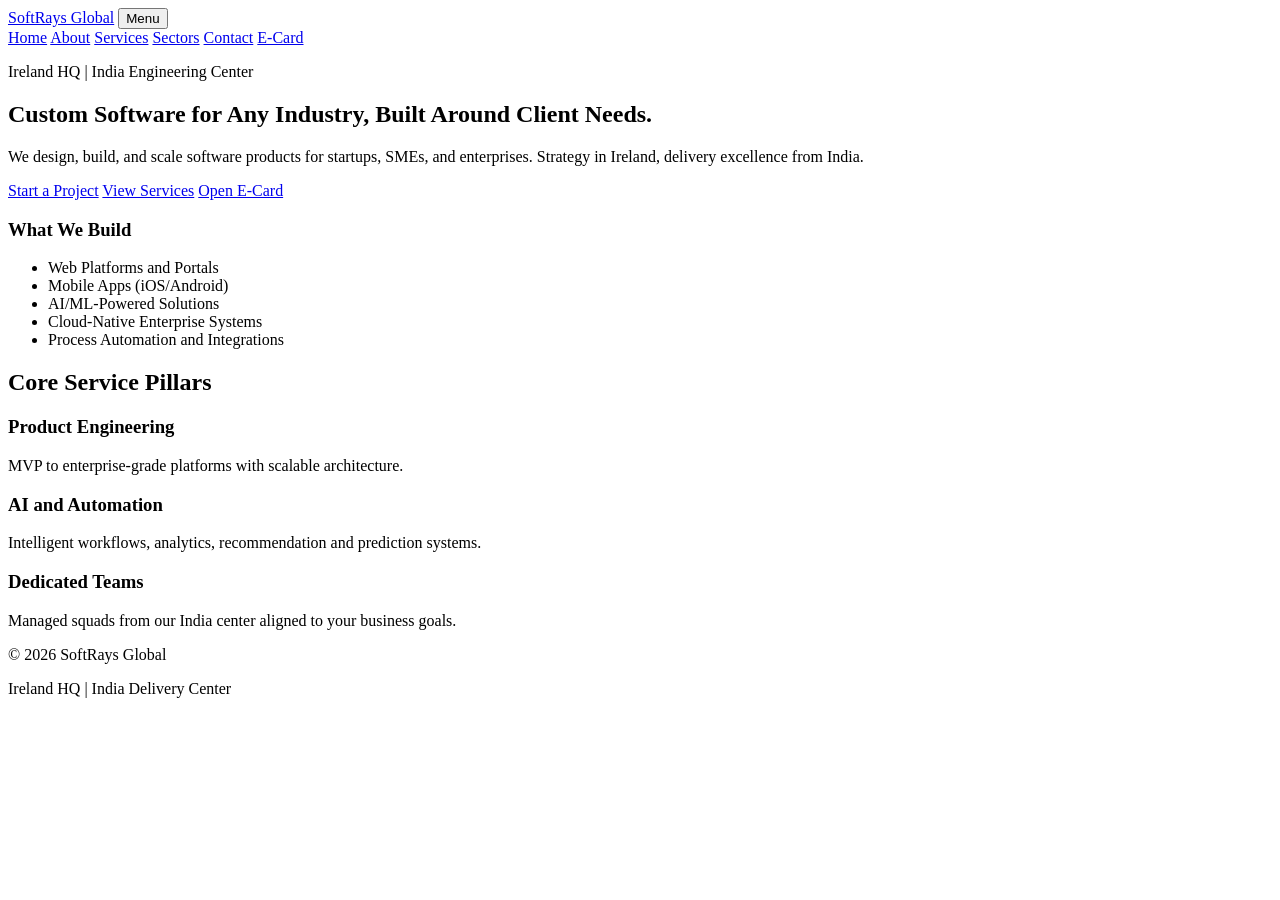
==== index.html @ df7fe2b8 "Add E-Card link to main navigation across all pages" ====
<!DOCTYPE html>
<html lang="en">
  <head>
    <meta charset="UTF-8" />
    <meta name="viewport" content="width=device-width, initial-scale=1.0" />
    <title>SoftRays Global | Software Built for Every Sector</title>
    <link rel="preconnect" href="https://fonts.googleapis.com" />
    <link rel="preconnect" href="https://fonts.gstatic.com" crossorigin />
    <link href="https://fonts.googleapis.com/css2?family=Space+Grotesk:wght@400;500;700&family=Manrope:wght@400;500;600&display=swap" rel="stylesheet" />
    <link rel="stylesheet" href="assets/css/styles.css" />
  </head>
  <body>
    <header class="site-header">
      <div class="container nav-wrap">
        <a class="brand" href="index.html">SoftRays Global</a>
        <button class="menu-toggle" aria-label="Toggle navigation">Menu</button>
        <nav class="site-nav">
          <a href="index.html" class="active">Home</a>
          <a href="pages/about.html">About</a>
          <a href="pages/services.html">Services</a>
          <a href="pages/sectors.html">Sectors</a>
          <a href="pages/contact.html">Contact</a>
          <a href="pages/ecard.html">E-Card</a>
        </nav>
      </div>
    </header>

    <main>
      <section class="hero">
        <div class="container hero-grid">
          <div>
            <p class="kicker">Ireland HQ | India Engineering Center</p>
            <h1>Custom Software for Any Industry, Built Around Client Needs.</h1>
            <p class="lead">
              We design, build, and scale software products for startups, SMEs, and enterprises.
              Strategy in Ireland, delivery excellence from India.
            </p>
            <div class="cta-row">
              <a class="btn" href="pages/contact.html">Start a Project</a>
              <a class="btn btn-light" href="pages/services.html">View Services</a>
              <a class="btn btn-light" href="pages/ecard.html">Open E-Card</a>
            </div>
          </div>
          <div class="hero-card">
            <h3>What We Build</h3>
            <ul>
              <li>Web Platforms and Portals</li>
              <li>Mobile Apps (iOS/Android)</li>
              <li>AI/ML-Powered Solutions</li>
              <li>Cloud-Native Enterprise Systems</li>
              <li>Process Automation and Integrations</li>
            </ul>
          </div>
        </div>
      </section>

      <section class="section">
        <div class="container">
          <h2>Core Service Pillars</h2>
          <div class="cards">
            <article class="card">
              <h3>Product Engineering</h3>
              <p>MVP to enterprise-grade platforms with scalable architecture.</p>
            </article>
            <article class="card">
              <h3>AI and Automation</h3>
              <p>Intelligent workflows, analytics, recommendation and prediction systems.</p>
            </article>
            <article class="card">
              <h3>Dedicated Teams</h3>
              <p>Managed squads from our India center aligned to your business goals.</p>
            </article>
          </div>
        </div>
      </section>
    </main>

    <footer class="site-footer">
      <div class="container footer-grid">
        <p>© 2026 SoftRays Global</p>
        <p>Ireland HQ | India Delivery Center</p>
      </div>
    </footer>

    <script src="assets/js/main.js"></script>
  </body>
</html>
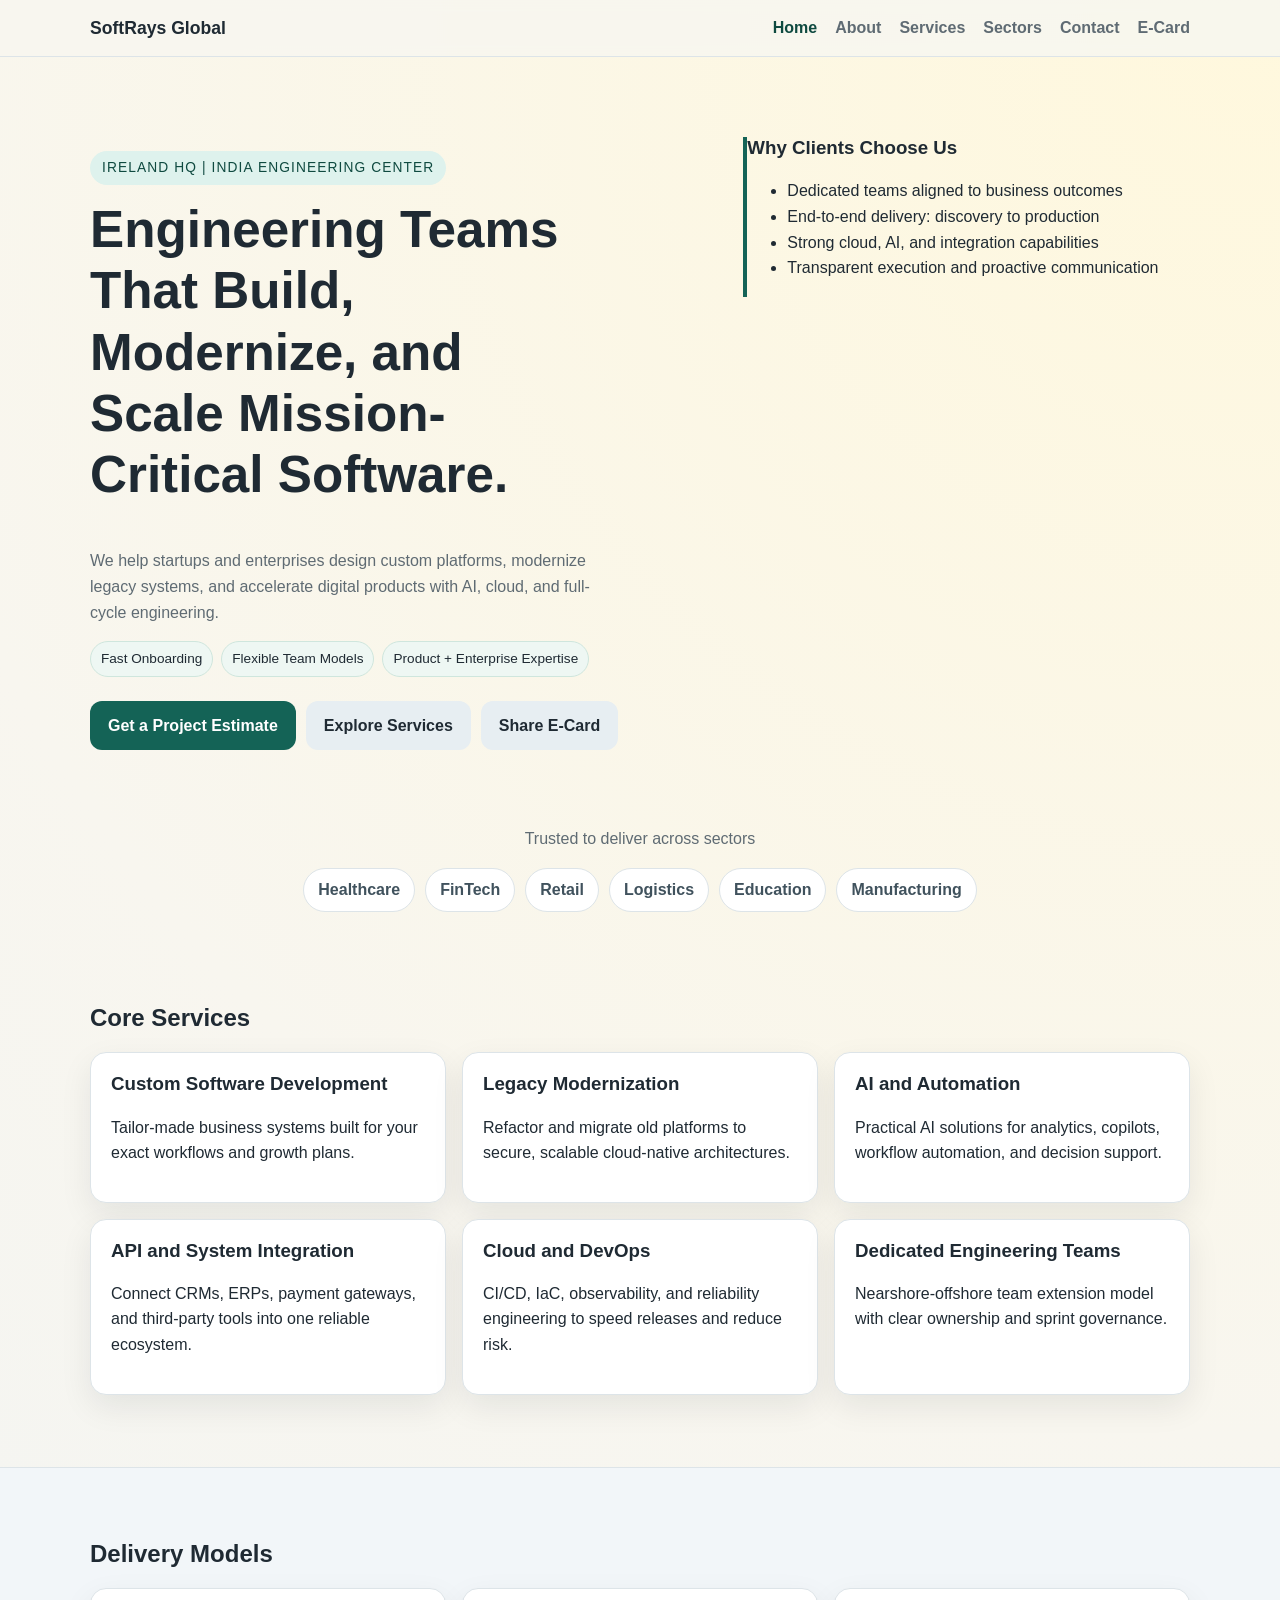
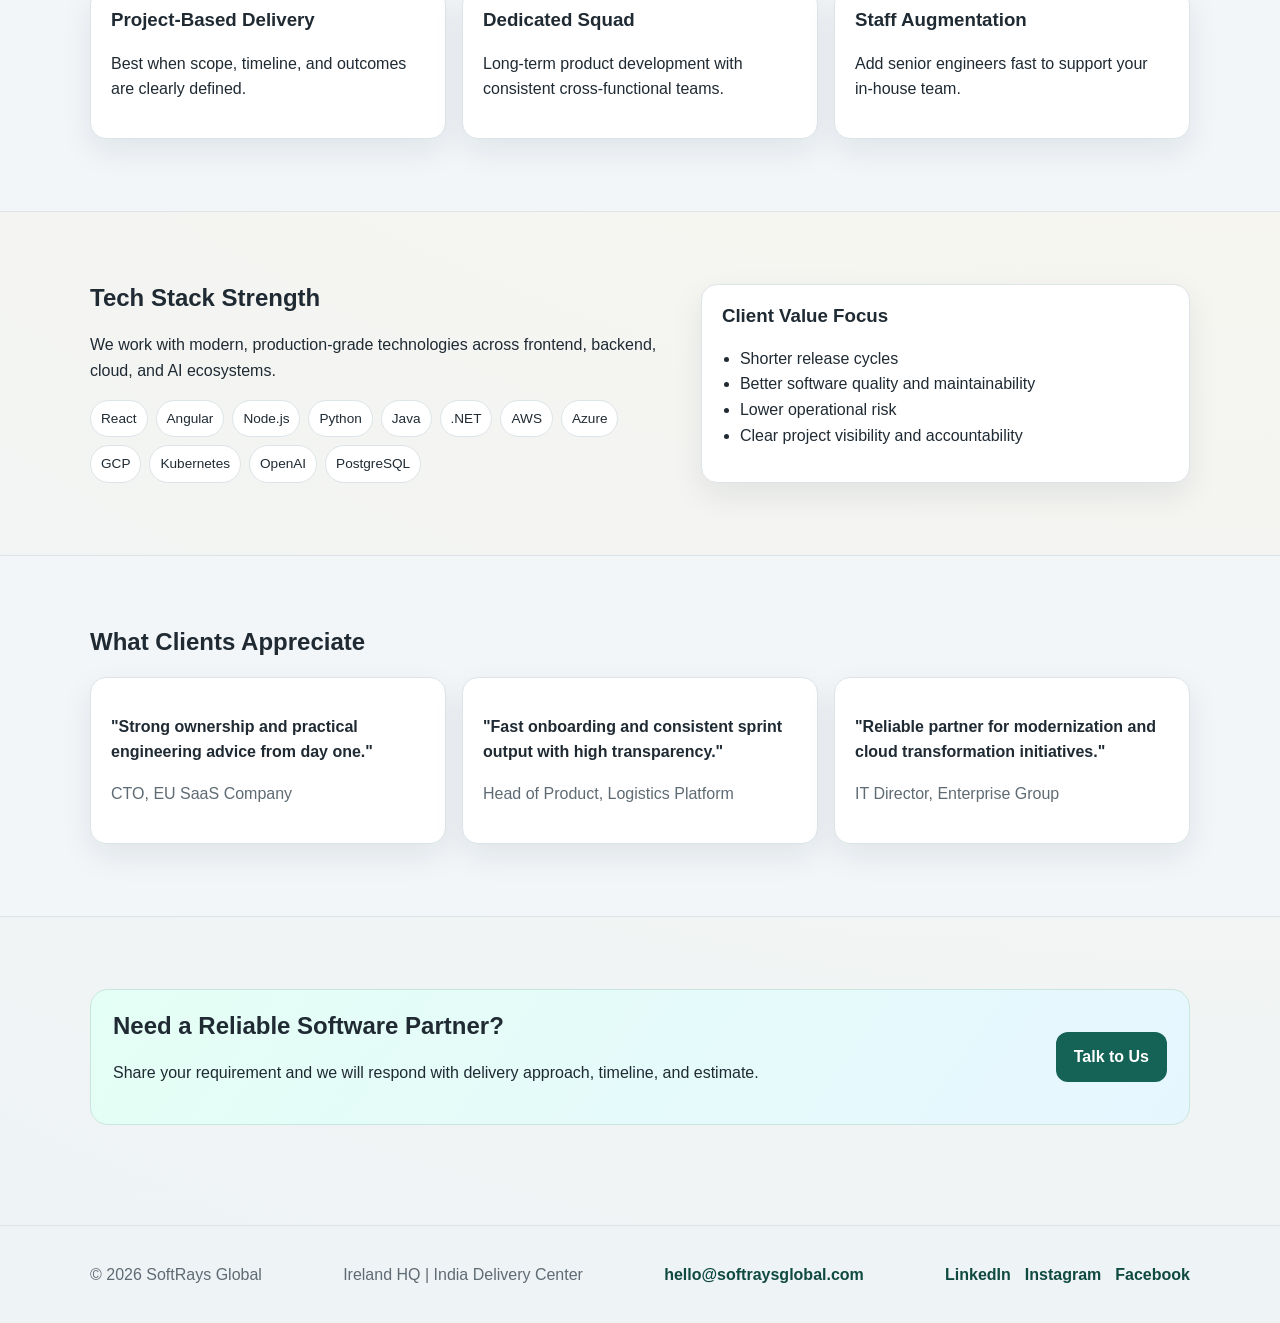
==== commit d5bb8788: "Redesign homepage with premium service-company layout" ====
--- a/index.html
+++ b/index.html
@@ -3,7 +3,7 @@
   <head>
     <meta charset="UTF-8" />
     <meta name="viewport" content="width=device-width, initial-scale=1.0" />
-    <title>SoftRays Global | Software Built for Every Sector</title>
+    <title>SoftRays Global | Custom Software Development Partner</title>
     <link rel="preconnect" href="https://fonts.googleapis.com" />
     <link rel="preconnect" href="https://fonts.gstatic.com" crossorigin />
     <link href="https://fonts.googleapis.com/css2?family=Space+Grotesk:wght@400;500;700&family=Manrope:wght@400;500;600&display=swap" rel="stylesheet" />
@@ -26,51 +26,115 @@
     </header>
 
     <main>
-      <section class="hero">
+      <section class="hero hero-pro">
         <div class="container hero-grid">
           <div>
             <p class="kicker">Ireland HQ | India Engineering Center</p>
-            <h1>Custom Software for Any Industry, Built Around Client Needs.</h1>
+            <h1>Engineering Teams That Build, Modernize, and Scale Mission-Critical Software.</h1>
             <p class="lead">
-              We design, build, and scale software products for startups, SMEs, and enterprises.
-              Strategy in Ireland, delivery excellence from India.
+              We help startups and enterprises design custom platforms, modernize legacy systems, and accelerate digital products with AI, cloud, and full-cycle engineering.
             </p>
+            <div class="hero-metrics">
+              <span>Fast Onboarding</span>
+              <span>Flexible Team Models</span>
+              <span>Product + Enterprise Expertise</span>
+            </div>
             <div class="cta-row">
-              <a class="btn" href="pages/contact.html">Start a Project</a>
-              <a class="btn btn-light" href="pages/services.html">View Services</a>
-              <a class="btn btn-light" href="pages/ecard.html">Open E-Card</a>
+              <a class="btn" href="pages/contact.html">Get a Project Estimate</a>
+              <a class="btn btn-light" href="pages/services.html">Explore Services</a>
+              <a class="btn btn-light" href="pages/ecard.html">Share E-Card</a>
             </div>
           </div>
-          <div class="hero-card">
-            <h3>What We Build</h3>
+          <aside class="hero-card proof-card">
+            <h3>Why Clients Choose Us</h3>
             <ul>
-              <li>Web Platforms and Portals</li>
-              <li>Mobile Apps (iOS/Android)</li>
-              <li>AI/ML-Powered Solutions</li>
-              <li>Cloud-Native Enterprise Systems</li>
-              <li>Process Automation and Integrations</li>
+              <li>Dedicated teams aligned to business outcomes</li>
+              <li>End-to-end delivery: discovery to production</li>
+              <li>Strong cloud, AI, and integration capabilities</li>
+              <li>Transparent execution and proactive communication</li>
             </ul>
+          </aside>
+        </div>
+      </section>
+
+      <section class="section trust-strip">
+        <div class="container">
+          <p class="muted-center">Trusted to deliver across sectors</p>
+          <div class="logo-pill-row">
+            <span>Healthcare</span>
+            <span>FinTech</span>
+            <span>Retail</span>
+            <span>Logistics</span>
+            <span>Education</span>
+            <span>Manufacturing</span>
           </div>
         </div>
       </section>
 
       <section class="section">
         <div class="container">
-          <h2>Core Service Pillars</h2>
+          <h2>Core Services</h2>
           <div class="cards">
-            <article class="card">
-              <h3>Product Engineering</h3>
-              <p>MVP to enterprise-grade platforms with scalable architecture.</p>
-            </article>
-            <article class="card">
-              <h3>AI and Automation</h3>
-              <p>Intelligent workflows, analytics, recommendation and prediction systems.</p>
-            </article>
-            <article class="card">
-              <h3>Dedicated Teams</h3>
-              <p>Managed squads from our India center aligned to your business goals.</p>
-            </article>
+            <article class="card"><h3>Custom Software Development</h3><p>Tailor-made business systems built for your exact workflows and growth plans.</p></article>
+            <article class="card"><h3>Legacy Modernization</h3><p>Refactor and migrate old platforms to secure, scalable cloud-native architectures.</p></article>
+            <article class="card"><h3>AI and Automation</h3><p>Practical AI solutions for analytics, copilots, workflow automation, and decision support.</p></article>
+            <article class="card"><h3>API and System Integration</h3><p>Connect CRMs, ERPs, payment gateways, and third-party tools into one reliable ecosystem.</p></article>
+            <article class="card"><h3>Cloud and DevOps</h3><p>CI/CD, IaC, observability, and reliability engineering to speed releases and reduce risk.</p></article>
+            <article class="card"><h3>Dedicated Engineering Teams</h3><p>Nearshore-offshore team extension model with clear ownership and sprint governance.</p></article>
           </div>
+        </div>
+      </section>
+
+      <section class="section section-alt">
+        <div class="container">
+          <h2>Delivery Models</h2>
+          <div class="model-grid">
+            <article class="card"><h3>Project-Based Delivery</h3><p>Best when scope, timeline, and outcomes are clearly defined.</p></article>
+            <article class="card"><h3>Dedicated Squad</h3><p>Long-term product development with consistent cross-functional teams.</p></article>
+            <article class="card"><h3>Staff Augmentation</h3><p>Add senior engineers fast to support your in-house team.</p></article>
+          </div>
+        </div>
+      </section>
+
+      <section class="section">
+        <div class="container split">
+          <div>
+            <h2>Tech Stack Strength</h2>
+            <p>We work with modern, production-grade technologies across frontend, backend, cloud, and AI ecosystems.</p>
+            <div class="chip-row">
+              <span>React</span><span>Angular</span><span>Node.js</span><span>Python</span><span>Java</span><span>.NET</span><span>AWS</span><span>Azure</span><span>GCP</span><span>Kubernetes</span><span>OpenAI</span><span>PostgreSQL</span>
+            </div>
+          </div>
+          <div class="card">
+            <h3>Client Value Focus</h3>
+            <ul>
+              <li>Shorter release cycles</li>
+              <li>Better software quality and maintainability</li>
+              <li>Lower operational risk</li>
+              <li>Clear project visibility and accountability</li>
+            </ul>
+          </div>
+        </div>
+      </section>
+
+      <section class="section section-alt">
+        <div class="container">
+          <h2>What Clients Appreciate</h2>
+          <div class="cards">
+            <article class="card quote"><p>"Strong ownership and practical engineering advice from day one."</p><p class="muted">CTO, EU SaaS Company</p></article>
+            <article class="card quote"><p>"Fast onboarding and consistent sprint output with high transparency."</p><p class="muted">Head of Product, Logistics Platform</p></article>
+            <article class="card quote"><p>"Reliable partner for modernization and cloud transformation initiatives."</p><p class="muted">IT Director, Enterprise Group</p></article>
+          </div>
+        </div>
+      </section>
+
+      <section class="section">
+        <div class="container cta-band">
+          <div>
+            <h2>Need a Reliable Software Partner?</h2>
+            <p>Share your requirement and we will respond with delivery approach, timeline, and estimate.</p>
+          </div>
+          <a class="btn" href="pages/contact.html">Talk to Us</a>
         </div>
       </section>
     </main>
@@ -79,6 +143,14 @@
       <div class="container footer-grid">
         <p>© 2026 SoftRays Global</p>
         <p>Ireland HQ | India Delivery Center</p>
+        <p class="footer-links">
+          <a href="mailto:hello@softraysglobal.com">hello@softraysglobal.com</a>
+        </p>
+        <p class="social-links">
+          <a href="https://www.linkedin.com/company/softrays-global/" target="_blank" rel="noopener noreferrer">LinkedIn</a>
+          <a href="https://www.instagram.com/softraysglobal/" target="_blank" rel="noopener noreferrer">Instagram</a>
+          <a href="https://www.facebook.com/softraysglobal/" target="_blank" rel="noopener noreferrer">Facebook</a>
+        </p>
       </div>
     </footer>
 
--- a/assets/css/styles.css
+++ b/assets/css/styles.css
@@ -0,0 +1,329 @@
+:root {
+  --bg: #f8f6ef;
+  --surface: #ffffff;
+  --ink: #1f2a33;
+  --muted: #5f6b73;
+  --brand: #146356;
+  --brand-strong: #0f4a40;
+  --accent: #f4b400;
+  --line: #dde4e8;
+  --radius: 16px;
+  --shadow: 0 12px 32px rgba(16, 29, 35, 0.08);
+}
+
+* { box-sizing: border-box; }
+html, body { margin: 0; padding: 0; }
+body {
+  font-family: "Manrope", sans-serif;
+  color: var(--ink);
+  background: radial-gradient(circle at top right, #fff8dd 0%, var(--bg) 45%, #eef3f6 100%);
+  line-height: 1.6;
+}
+
+h1, h2, h3 { font-family: "Space Grotesk", sans-serif; line-height: 1.2; margin-top: 0; }
+a { color: inherit; text-decoration: none; }
+
+.container { width: min(1100px, 92%); margin: 0 auto; }
+.section { padding: 72px 0; }
+
+.site-header {
+  position: sticky;
+  top: 0;
+  z-index: 10;
+  backdrop-filter: blur(6px);
+  background: rgba(248, 246, 239, 0.88);
+  border-bottom: 1px solid var(--line);
+}
+
+.nav-wrap {
+  display: flex;
+  align-items: center;
+  justify-content: space-between;
+  padding: 14px 0;
+}
+
+.brand { font-family: "Space Grotesk", sans-serif; font-weight: 700; font-size: 1.1rem; }
+.site-nav { display: flex; gap: 18px; }
+.site-nav a { color: var(--muted); font-weight: 600; }
+.site-nav a.active, .site-nav a:hover { color: var(--brand-strong); }
+
+.menu-toggle {
+  display: none;
+  border: 1px solid var(--line);
+  border-radius: 999px;
+  padding: 8px 14px;
+  background: var(--surface);
+}
+
+.hero { padding: 80px 0 56px; }
+.hero-grid {
+  display: grid;
+  gap: 28px;
+  grid-template-columns: 1.4fr 1fr;
+  align-items: start;
+}
+
+.kicker {
+  display: inline-block;
+  font-size: 0.86rem;
+  text-transform: uppercase;
+  letter-spacing: 0.08em;
+  color: var(--brand-strong);
+  background: #def2ed;
+  border-radius: 999px;
+  padding: 6px 12px;
+}
+
+.lead { color: var(--muted); max-width: 60ch; }
+.cta-row { margin-top: 24px; display: flex; gap: 10px; flex-wrap: wrap; }
+
+.btn {
+  display: inline-block;
+  background: var(--brand);
+  color: #fff;
+  border-radius: 12px;
+  padding: 12px 18px;
+  font-weight: 700;
+  border: 0;
+  cursor: pointer;
+}
+
+.btn:hover { background: var(--brand-strong); }
+.btn-light { background: #e7eef2; color: var(--ink); }
+.btn-light:hover { background: #d7e1e8; }
+
+.cards {
+  display: grid;
+  grid-template-columns: repeat(3, minmax(0, 1fr));
+  gap: 16px;
+}
+
+.card {
+  background: var(--surface);
+  border: 1px solid var(--line);
+  border-radius: var(--radius);
+  box-shadow: var(--shadow);
+  padding: 20px;
+}
+
+.card ul { padding-left: 18px; margin: 0; }
+.split { display: grid; grid-template-columns: 1.2fr 1fr; gap: 24px; }
+
+.contact-form { display: grid; gap: 12px; }
+label { display: grid; gap: 6px; font-weight: 600; color: var(--muted); }
+input, textarea {
+  width: 100%;
+  border: 1px solid var(--line);
+  border-radius: 10px;
+  padding: 10px 12px;
+  font: inherit;
+}
+
+.form-note { margin: 0; color: var(--brand-strong); font-weight: 600; min-height: 1.2em; }
+
+.site-footer {
+  border-top: 1px solid var(--line);
+  background: #eef3f6;
+  margin-top: 28px;
+}
+.footer-grid {
+  display: flex;
+  justify-content: space-between;
+  gap: 12px;
+  padding: 20px 0;
+  color: var(--muted);
+  flex-wrap: wrap;
+}
+
+.footer-links a,
+.social-links a {
+  color: var(--brand-strong);
+  font-weight: 600;
+}
+
+.social-links {
+  display: flex;
+  gap: 14px;
+  flex-wrap: wrap;
+}
+
+.ecard-layout {
+  display: grid;
+  grid-template-columns: 1.2fr 0.8fr;
+  gap: 18px;
+  align-items: start;
+}
+
+.qr-image {
+  width: 100%;
+  max-width: 280px;
+  border-radius: 12px;
+  border: 1px solid var(--line);
+  background: #fff;
+  padding: 10px;
+}
+
+.tiny {
+  font-size: 0.85rem;
+  color: var(--muted);
+  word-break: break-all;
+}
+
+.hero-pro h1 {
+  font-size: clamp(2rem, 4vw, 3.2rem);
+  max-width: 18ch;
+}
+
+.hero-metrics {
+  margin-top: 14px;
+  display: flex;
+  flex-wrap: wrap;
+  gap: 8px;
+}
+
+.hero-metrics span {
+  font-size: 0.85rem;
+  padding: 6px 10px;
+  background: #eef7f3;
+  border: 1px solid #cfe6dd;
+  border-radius: 999px;
+}
+
+.proof-card {
+  border-left: 4px solid var(--brand);
+}
+
+.muted-center {
+  text-align: center;
+  color: var(--muted);
+  margin-top: 0;
+}
+
+.trust-strip {
+  padding-top: 20px;
+  padding-bottom: 20px;
+}
+
+.logo-pill-row {
+  display: flex;
+  flex-wrap: wrap;
+  gap: 10px;
+  justify-content: center;
+}
+
+.logo-pill-row span {
+  padding: 8px 14px;
+  border: 1px solid var(--line);
+  background: #fff;
+  border-radius: 999px;
+  font-weight: 600;
+  color: #40525d;
+}
+
+.section-alt {
+  background: #f2f6f9;
+  border-top: 1px solid var(--line);
+  border-bottom: 1px solid var(--line);
+}
+
+.model-grid {
+  display: grid;
+  grid-template-columns: repeat(3, minmax(0, 1fr));
+  gap: 16px;
+}
+
+.chip-row {
+  margin-top: 14px;
+  display: flex;
+  flex-wrap: wrap;
+  gap: 8px;
+}
+
+.chip-row span {
+  font-size: 0.85rem;
+  border-radius: 999px;
+  padding: 7px 10px;
+  border: 1px solid var(--line);
+  background: #fff;
+}
+
+.quote p:first-child {
+  font-weight: 600;
+}
+
+.muted {
+  color: var(--muted);
+}
+
+.cta-band {
+  display: flex;
+  align-items: center;
+  justify-content: space-between;
+  gap: 16px;
+  background: linear-gradient(125deg, #e4fff5 0%, #e6f6ff 100%);
+  border: 1px solid #c8e6db;
+  border-radius: 18px;
+  padding: 22px;
+}
+
+.visit-card-grid {
+  display: grid;
+  grid-template-columns: repeat(2, minmax(260px, 1fr));
+  gap: 16px;
+}
+
+.visit-card {
+  background: #fff;
+  border: 1px solid var(--line);
+  border-radius: 14px;
+  padding: 24px;
+  min-height: 220px;
+  box-shadow: var(--shadow);
+}
+
+.visit-card.front {
+  background: linear-gradient(145deg, #e7fff8 0%, #c8f0e5 100%);
+}
+
+.mini-qr {
+  width: 120px;
+  height: 120px;
+  border: 1px solid var(--line);
+  border-radius: 10px;
+}
+
+@media (max-width: 920px) {
+  .hero-grid, .split, .cards { grid-template-columns: 1fr 1fr; }
+  .ecard-layout { grid-template-columns: 1fr; }
+  .model-grid { grid-template-columns: 1fr 1fr; }
+}
+
+@media (max-width: 700px) {
+  .menu-toggle { display: inline-block; }
+  .site-nav {
+    position: absolute;
+    top: 62px;
+    right: 4%;
+    display: none;
+    flex-direction: column;
+    background: var(--surface);
+    border: 1px solid var(--line);
+    border-radius: 12px;
+    padding: 12px;
+    min-width: 180px;
+    box-shadow: var(--shadow);
+  }
+  .site-nav.open { display: flex; }
+  .hero-grid, .split, .cards { grid-template-columns: 1fr; }
+  .visit-card-grid { grid-template-columns: 1fr; }
+  .model-grid { grid-template-columns: 1fr; }
+  .cta-band { flex-direction: column; align-items: flex-start; }
+}
+
+@media print {
+  .no-print { display: none !important; }
+  body { background: #fff; }
+  .section { padding: 0; }
+  .visit-card-grid { gap: 10px; }
+  .visit-card { box-shadow: none; }
+}
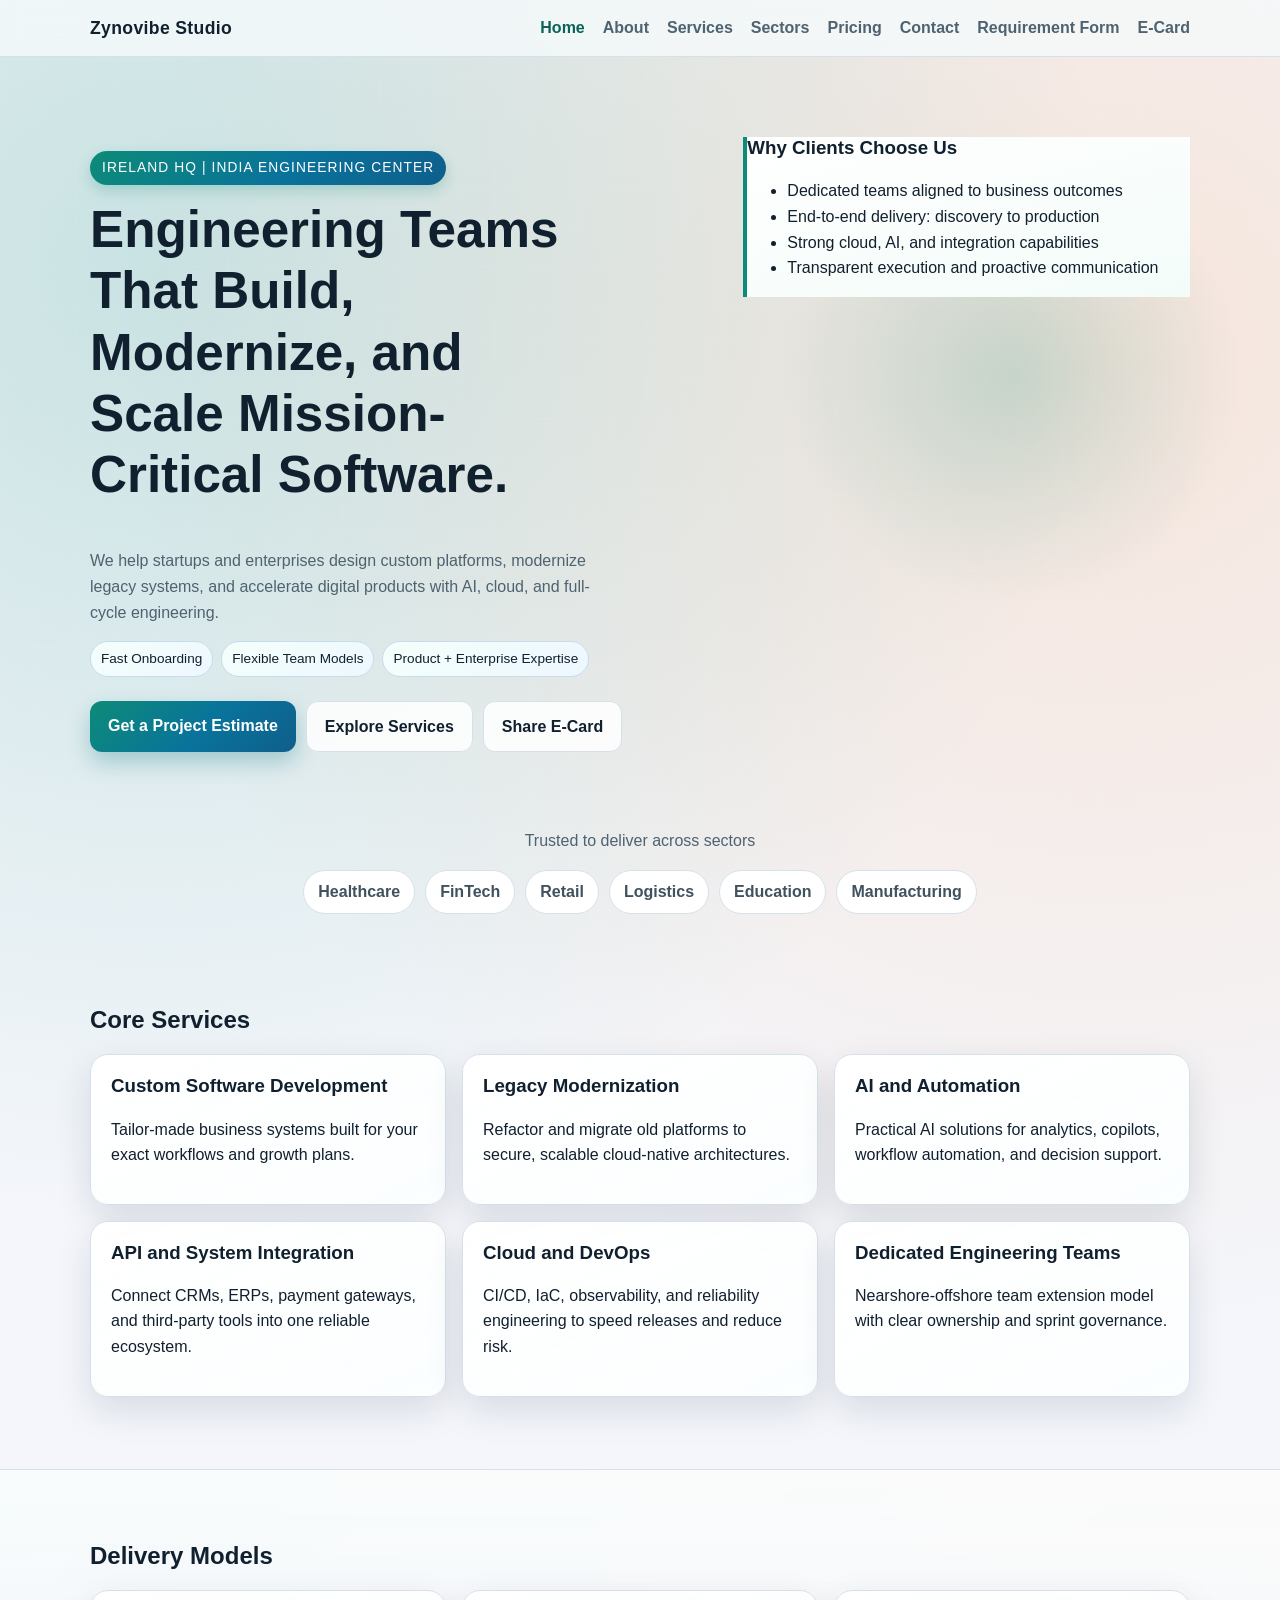
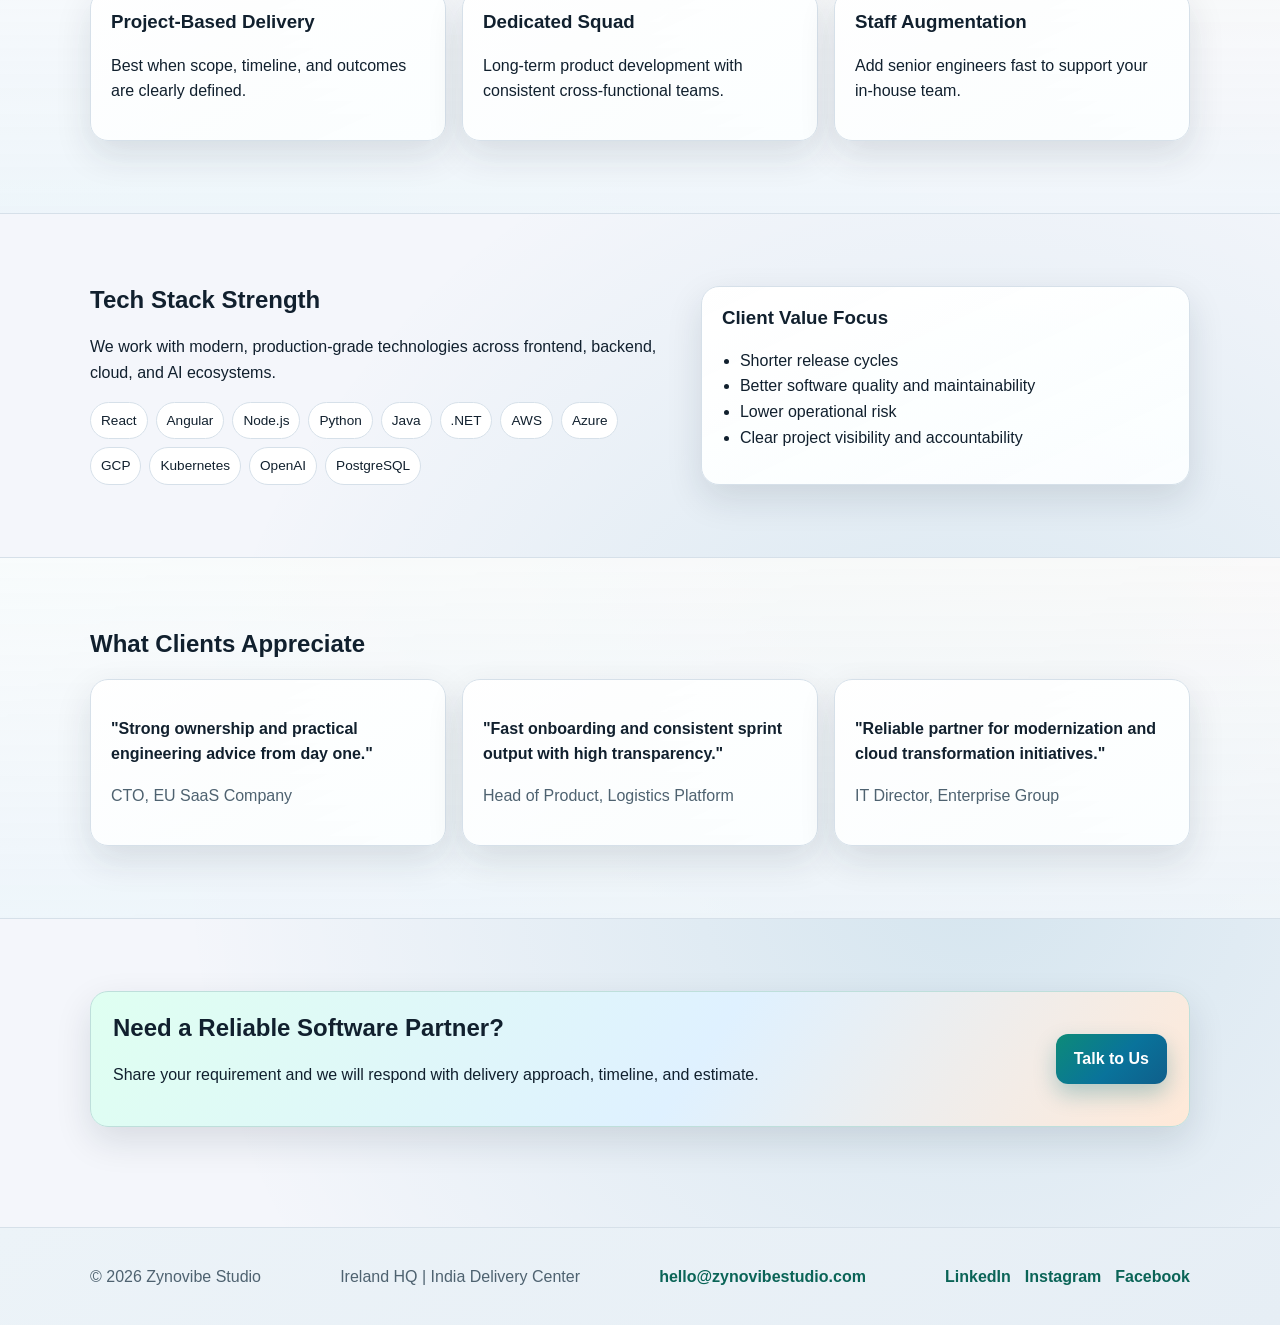
==== commit 44cc64db: "Add USD pricing model page and site-wide pricing navigation" ====
--- a/index.html
+++ b/index.html
@@ -3,23 +3,25 @@
   <head>
     <meta charset="UTF-8" />
     <meta name="viewport" content="width=device-width, initial-scale=1.0" />
-    <title>SoftRays Global | Custom Software Development Partner</title>
+    <title>Zynovibe Studio | Custom Software Development Partner</title>
     <link rel="preconnect" href="https://fonts.googleapis.com" />
     <link rel="preconnect" href="https://fonts.gstatic.com" crossorigin />
     <link href="https://fonts.googleapis.com/css2?family=Space+Grotesk:wght@400;500;700&family=Manrope:wght@400;500;600&display=swap" rel="stylesheet" />
-    <link rel="stylesheet" href="assets/css/styles.css" />
+    <link rel="stylesheet" href="assets/css/styles.css?v=20260314" />
   </head>
   <body>
     <header class="site-header">
       <div class="container nav-wrap">
-        <a class="brand" href="index.html">SoftRays Global</a>
+        <a class="brand" href="index.html">Zynovibe Studio</a>
         <button class="menu-toggle" aria-label="Toggle navigation">Menu</button>
         <nav class="site-nav">
           <a href="index.html" class="active">Home</a>
           <a href="pages/about.html">About</a>
           <a href="pages/services.html">Services</a>
           <a href="pages/sectors.html">Sectors</a>
+          <a href="pages/pricing.html">Pricing</a>
           <a href="pages/contact.html">Contact</a>
+          <a href="pages/requirements.html">Requirement Form</a>
           <a href="pages/ecard.html">E-Card</a>
         </nav>
       </div>
@@ -141,15 +143,15 @@
 
     <footer class="site-footer">
       <div class="container footer-grid">
-        <p>© 2026 SoftRays Global</p>
+        <p>© 2026 Zynovibe Studio</p>
         <p>Ireland HQ | India Delivery Center</p>
         <p class="footer-links">
-          <a href="mailto:hello@softraysglobal.com">hello@softraysglobal.com</a>
+          <a href="mailto:hello@zynovibestudio.com">hello@zynovibestudio.com</a>
         </p>
         <p class="social-links">
-          <a href="https://www.linkedin.com/company/softrays-global/" target="_blank" rel="noopener noreferrer">LinkedIn</a>
-          <a href="https://www.instagram.com/softraysglobal/" target="_blank" rel="noopener noreferrer">Instagram</a>
-          <a href="https://www.facebook.com/softraysglobal/" target="_blank" rel="noopener noreferrer">Facebook</a>
+          <a href="https://www.linkedin.com/company/zynovibestudio/" target="_blank" rel="noopener noreferrer">LinkedIn</a>
+          <a href="https://www.instagram.com/zynovibestudio/" target="_blank" rel="noopener noreferrer">Instagram</a>
+          <a href="https://www.facebook.com/zynovibestudio/" target="_blank" rel="noopener noreferrer">Facebook</a>
         </p>
       </div>
     </footer>
--- a/assets/css/styles.css
+++ b/assets/css/styles.css
@@ -1,14 +1,17 @@
 :root {
-  --bg: #f8f6ef;
+  --bg: #f4f6fb;
   --surface: #ffffff;
-  --ink: #1f2a33;
-  --muted: #5f6b73;
-  --brand: #146356;
-  --brand-strong: #0f4a40;
-  --accent: #f4b400;
-  --line: #dde4e8;
-  --radius: 16px;
-  --shadow: 0 12px 32px rgba(16, 29, 35, 0.08);
+  --ink: #11202e;
+  --muted: #4e6270;
+  --brand: #0d8b78;
+  --brand-strong: #0a6457;
+  --accent: #ff8a36;
+  --line: #d6e0e9;
+  --radius: 18px;
+  --shadow: 0 14px 36px rgba(17, 33, 46, 0.12);
+  --shadow-hover: 0 18px 44px rgba(17, 33, 46, 0.18);
+  --gradient-main: linear-gradient(135deg, #0d8b78 0%, #09739b 55%, #0f5f8b 100%);
+  --gradient-soft: linear-gradient(135deg, rgba(13, 139, 120, 0.1), rgba(255, 138, 54, 0.12));
 }
 
 * { box-sizing: border-box; }
@@ -16,8 +19,26 @@
 body {
   font-family: "Manrope", sans-serif;
   color: var(--ink);
-  background: radial-gradient(circle at top right, #fff8dd 0%, var(--bg) 45%, #eef3f6 100%);
+  background:
+    radial-gradient(circle at 12% 9%, rgba(13, 139, 120, 0.19) 0%, rgba(13, 139, 120, 0) 33%),
+    radial-gradient(circle at 86% 12%, rgba(255, 138, 54, 0.16) 0%, rgba(255, 138, 54, 0) 35%),
+    radial-gradient(circle at 76% 84%, rgba(6, 115, 156, 0.13) 0%, rgba(6, 115, 156, 0) 30%),
+    var(--bg);
   line-height: 1.6;
+  position: relative;
+}
+
+body::before {
+  content: "";
+  position: fixed;
+  inset: 0;
+  background-image:
+    linear-gradient(rgba(255, 255, 255, 0.34) 1px, transparent 1px),
+    linear-gradient(90deg, rgba(255, 255, 255, 0.28) 1px, transparent 1px);
+  background-size: 38px 38px;
+  opacity: 0.18;
+  pointer-events: none;
+  z-index: -1;
 }
 
 h1, h2, h3 { font-family: "Space Grotesk", sans-serif; line-height: 1.2; margin-top: 0; }
@@ -30,8 +51,8 @@
   position: sticky;
   top: 0;
   z-index: 10;
-  backdrop-filter: blur(6px);
-  background: rgba(248, 246, 239, 0.88);
+  backdrop-filter: blur(12px);
+  background: rgba(246, 250, 252, 0.8);
   border-bottom: 1px solid var(--line);
 }
 
@@ -42,7 +63,12 @@
   padding: 14px 0;
 }
 
-.brand { font-family: "Space Grotesk", sans-serif; font-weight: 700; font-size: 1.1rem; }
+.brand {
+  font-family: "Space Grotesk", sans-serif;
+  font-weight: 700;
+  font-size: 1.1rem;
+  letter-spacing: 0.02em;
+}
 .site-nav { display: flex; gap: 18px; }
 .site-nav a { color: var(--muted); font-weight: 600; }
 .site-nav a.active, .site-nav a:hover { color: var(--brand-strong); }
@@ -61,6 +87,21 @@
   gap: 28px;
   grid-template-columns: 1.4fr 1fr;
   align-items: start;
+}
+
+.hero-pro {
+  position: relative;
+}
+
+.hero-pro::after {
+  content: "";
+  position: absolute;
+  right: 3%;
+  top: 12%;
+  width: min(460px, 50vw);
+  height: min(460px, 50vw);
+  background: radial-gradient(circle, rgba(13, 139, 120, 0.19) 0%, rgba(13, 139, 120, 0) 70%);
+  z-index: -1;
 }
 
 .kicker {
@@ -68,10 +109,11 @@
   font-size: 0.86rem;
   text-transform: uppercase;
   letter-spacing: 0.08em;
-  color: var(--brand-strong);
-  background: #def2ed;
+  color: #fff;
+  background: var(--gradient-main);
   border-radius: 999px;
   padding: 6px 12px;
+  box-shadow: 0 6px 14px rgba(13, 139, 120, 0.23);
 }
 
 .lead { color: var(--muted); max-width: 60ch; }
@@ -79,18 +121,29 @@
 
 .btn {
   display: inline-block;
-  background: var(--brand);
+  background: var(--gradient-main);
   color: #fff;
   border-radius: 12px;
   padding: 12px 18px;
   font-weight: 700;
   border: 0;
   cursor: pointer;
-}
-
-.btn:hover { background: var(--brand-strong); }
-.btn-light { background: #e7eef2; color: var(--ink); }
-.btn-light:hover { background: #d7e1e8; }
+  box-shadow: 0 10px 22px rgba(12, 119, 129, 0.3);
+  transition: transform 0.2s ease, box-shadow 0.2s ease, filter 0.2s ease;
+}
+
+.btn:hover {
+  transform: translateY(-2px);
+  box-shadow: 0 14px 28px rgba(12, 119, 129, 0.35);
+  filter: saturate(1.04);
+}
+.btn-light {
+  background: rgba(255, 255, 255, 0.85);
+  color: var(--ink);
+  border: 1px solid var(--line);
+  box-shadow: none;
+}
+.btn-light:hover { background: #ffffff; }
 
 .cards {
   display: grid;
@@ -99,17 +152,40 @@
 }
 
 .card {
-  background: var(--surface);
+  background: linear-gradient(155deg, rgba(255, 255, 255, 0.97), rgba(251, 254, 255, 0.94));
   border: 1px solid var(--line);
   border-radius: var(--radius);
   box-shadow: var(--shadow);
   padding: 20px;
+  transition: transform 0.22s ease, box-shadow 0.22s ease, border-color 0.22s ease;
+}
+
+.cards .card:hover,
+.model-grid .card:hover {
+  transform: translateY(-4px);
+  box-shadow: var(--shadow-hover);
+  border-color: #bdd1df;
 }
 
 .card ul { padding-left: 18px; margin: 0; }
 .split { display: grid; grid-template-columns: 1.2fr 1fr; gap: 24px; }
 
 .contact-form { display: grid; gap: 12px; }
+.requirement-form .grid-2 {
+  display: grid;
+  grid-template-columns: repeat(2, minmax(0, 1fr));
+  gap: 12px;
+}
+
+.requirement-form select {
+  width: 100%;
+  border: 1px solid var(--line);
+  border-radius: 10px;
+  padding: 10px 12px;
+  font: inherit;
+  background: #fff;
+}
+
 label { display: grid; gap: 6px; font-weight: 600; color: var(--muted); }
 input, textarea {
   width: 100%;
@@ -123,7 +199,7 @@
 
 .site-footer {
   border-top: 1px solid var(--line);
-  background: #eef3f6;
+  background: linear-gradient(145deg, #ecf3f8, #e6eef5);
   margin-top: 28px;
 }
 .footer-grid {
@@ -184,13 +260,14 @@
 .hero-metrics span {
   font-size: 0.85rem;
   padding: 6px 10px;
-  background: #eef7f3;
-  border: 1px solid #cfe6dd;
+  background: linear-gradient(145deg, #f4fffb, #edf7ff);
+  border: 1px solid #c6dbeb;
   border-radius: 999px;
 }
 
 .proof-card {
   border-left: 4px solid var(--brand);
+  background: linear-gradient(165deg, #ffffff, #f3fcf9);
 }
 
 .muted-center {
@@ -221,7 +298,9 @@
 }
 
 .section-alt {
-  background: #f2f6f9;
+  background:
+    linear-gradient(180deg, rgba(255, 255, 255, 0.8), rgba(239, 246, 252, 0.9)),
+    var(--gradient-soft);
   border-top: 1px solid var(--line);
   border-bottom: 1px solid var(--line);
 }
@@ -260,10 +339,35 @@
   align-items: center;
   justify-content: space-between;
   gap: 16px;
-  background: linear-gradient(125deg, #e4fff5 0%, #e6f6ff 100%);
-  border: 1px solid #c8e6db;
+  background: linear-gradient(125deg, #dffff1 0%, #dff1ff 55%, #ffe9d8 100%);
+  border: 1px solid #bedfdb;
   border-radius: 18px;
   padding: 22px;
+  box-shadow: var(--shadow);
+}
+
+.pricing-cards {
+  align-items: stretch;
+}
+
+.price-card {
+  display: flex;
+  flex-direction: column;
+  gap: 8px;
+}
+
+.price-range {
+  font-family: "Space Grotesk", sans-serif;
+  font-weight: 700;
+  font-size: 1.35rem;
+  color: var(--brand-strong);
+  margin: 0;
+}
+
+.price-card.featured {
+  border: 2px solid #90cbbb;
+  background: linear-gradient(165deg, #effff8, #f7fdff);
+  transform: scale(1.02);
 }
 
 .visit-card-grid {
@@ -282,7 +386,7 @@
 }
 
 .visit-card.front {
-  background: linear-gradient(145deg, #e7fff8 0%, #c8f0e5 100%);
+  background: linear-gradient(145deg, #dbfff4 0%, #c6f0e4 40%, #f2fffb 100%);
 }
 
 .mini-qr {
@@ -306,7 +410,7 @@
     right: 4%;
     display: none;
     flex-direction: column;
-    background: var(--surface);
+    background: rgba(255, 255, 255, 0.98);
     border: 1px solid var(--line);
     border-radius: 12px;
     padding: 12px;
@@ -318,11 +422,13 @@
   .visit-card-grid { grid-template-columns: 1fr; }
   .model-grid { grid-template-columns: 1fr; }
   .cta-band { flex-direction: column; align-items: flex-start; }
+  .requirement-form .grid-2 { grid-template-columns: 1fr; }
 }
 
 @media print {
   .no-print { display: none !important; }
   body { background: #fff; }
+  body::before { display: none; }
   .section { padding: 0; }
   .visit-card-grid { gap: 10px; }
   .visit-card { box-shadow: none; }
